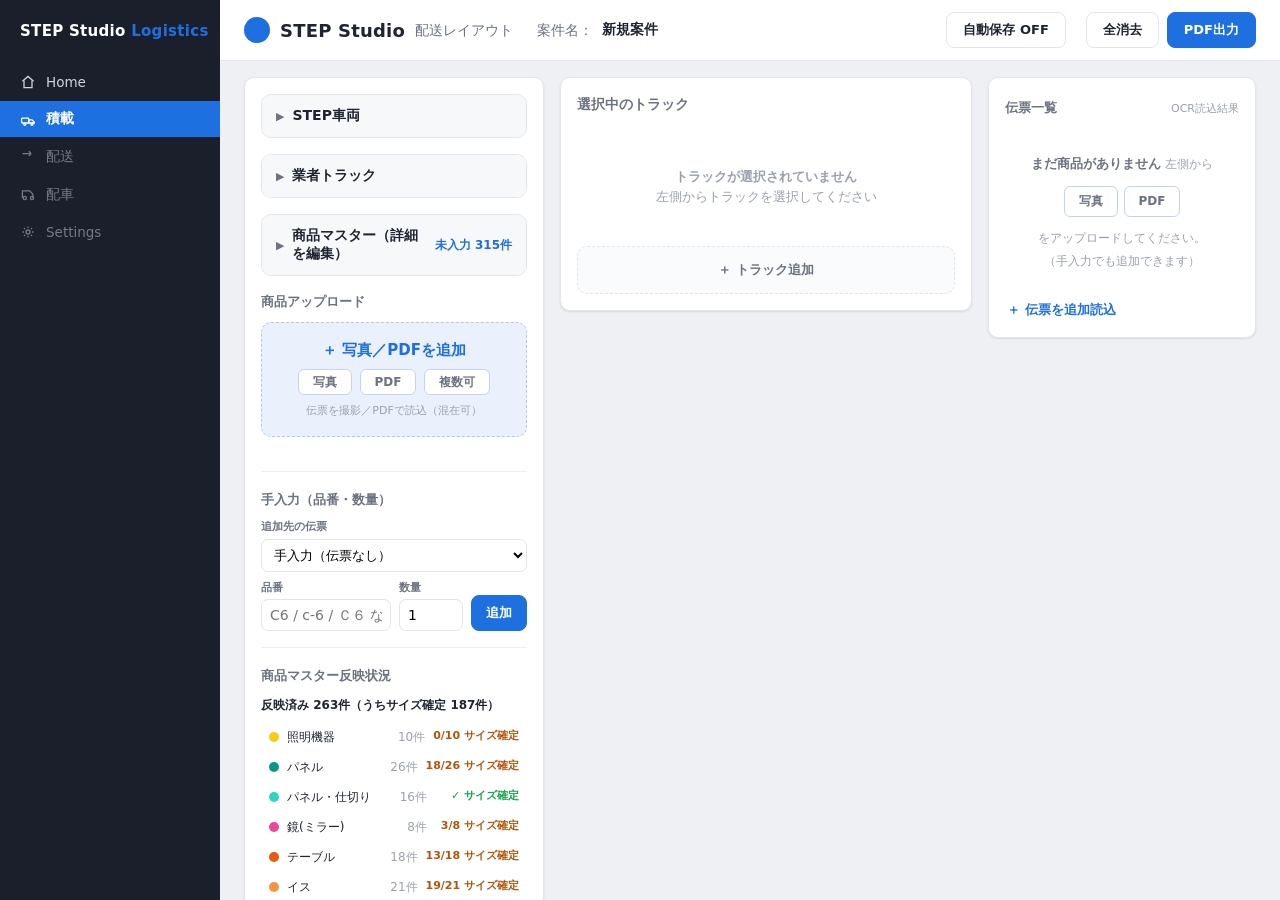
==== loading.html @ a0673c3d "Introduce Logistics Home; move loading planner to loading.html Module Home architecture: index.html " ====
<!DOCTYPE html>
<html lang="ja">
<head>
  <meta charset="UTF-8">
  <meta name="viewport" content="width=device-width, initial-scale=1.0">
  <title>STEP Studio — 配送レイアウト</title>
  <link rel="stylesheet" href="css/styles.css">
</head>
<body>
  <!-- ===================== STEP Studioサイドバー（Module Home導入）＋既存コンテンツのラッパー ===================== -->
  <nav class="side-nav">
    <div class="side-brand">STEP Studio <span>Logistics</span></div>
    <a class="side-item" href="index.html" title="Logistics Homeへ">
      <svg class="side-icon" viewBox="0 0 20 20" fill="none" stroke="currentColor" stroke-width="1.6"><path d="M3 9l7-6 7 6"/><path d="M5 8v9h10V8"/></svg>
      Home
    </a>
    <button class="side-item is-active">
      <svg class="side-icon" viewBox="0 0 20 20" fill="none" stroke="currentColor" stroke-width="1.6"><rect x="2" y="9" width="9" height="6" rx="1"/><path d="M11 11h4l3 3v1h-7z"/><circle cx="6" cy="16.5" r="1.3"/><circle cx="15" cy="16.5" r="1.3"/></svg>
      積載
    </button>
    <a class="side-item is-disabled" title="準備中">
      <svg class="side-icon" viewBox="0 0 20 20" fill="none" stroke="currentColor" stroke-width="1.6"><path d="M3 7h11M14 7l-3-3M14 7l-3 3"/></svg>
      配送
    </a>
    <a class="side-item is-disabled" title="準備中">
      <svg class="side-icon" viewBox="0 0 20 20" fill="none" stroke="currentColor" stroke-width="1.6"><circle cx="6" cy="15" r="2"/><circle cx="15" cy="15" r="2"/><path d="M3 15V6h9l4 4v5"/></svg>
      配車
    </a>
    <a class="side-item is-disabled" title="準備中">
      <svg class="side-icon" viewBox="0 0 20 20" fill="none" stroke="currentColor" stroke-width="1.6"><circle cx="10" cy="10" r="2.5"/><path d="M10 3v2M10 15v2M17 10h-2M5 10H3M15 5l-1.4 1.4M6.4 13.6L5 15M15 15l-1.4-1.4M6.4 6.4L5 5"/></svg>
      Settings
    </a>
  </nav>

  <div class="app-content" id="appContent">

  <!-- ===================== ヘッダー ===================== -->
  <header class="topbar">
    <div class="brand">
      <span class="brand-logo"></span>
      <span class="brand-name">STEP Studio</span>
      <span class="brand-sub">配送レイアウト</span>
    </div>
    <div class="topbar-project">
      案件名：<input id="projectName" class="project-input" type="text" value="新規案件" placeholder="案件名を入力">
    </div>
    <div class="topbar-actions">
      <span class="autosave">
        <button class="btn" id="btnAutoSave">自動保存 OFF</button>
        <span class="autosave-status" id="autoSaveStatus"></span>
      </span>
      <button class="btn" id="btnClearAll">全消去</button>
      <button class="btn btn-primary" id="btnPdf">PDF出力</button>
    </div>
  </header>

  <!-- ===================== メイン3カラム ===================== -->
  <main class="layout">

    <!-- 左：トラック一覧（折りたたみ） → 商品アップロード → 手入力 -->
    <aside class="panel panel-left">
      <!-- ① トラック一覧（STEP車両 / 業者トラックの2グループ・折りたたみ） -->
      <div class="truck-accordion">
        <button class="accordion-head" id="stepAccHead" aria-expanded="false">
          <span class="acc-caret">▶</span>
          <span class="acc-title">STEP車両</span>
          <span class="acc-count" id="stepAccCount"></span>
        </button>
        <div class="accordion-body" id="stepAccBody" hidden>
          <div class="truck-master-list" id="truckListStep"><!-- JSで生成 --></div>
        </div>
      </div>
      <div class="truck-accordion">
        <button class="accordion-head" id="gaishaAccHead" aria-expanded="false">
          <span class="acc-caret">▶</span>
          <span class="acc-title">業者トラック</span>
          <span class="acc-count" id="gaishaAccCount"></span>
        </button>
        <div class="accordion-body" id="gaishaAccBody" hidden>
          <div class="truck-master-list" id="truckListGaisha"><!-- JSで生成 --></div>
        </div>
      </div>

      <!-- 商品マスター（重量・積み重ね可否など、詳細不明部分を後から記入できる編集欄） -->
      <div class="truck-accordion">
        <button class="accordion-head" id="pmAccHead" aria-expanded="false">
          <span class="acc-caret">▶</span>
          <span class="acc-title">商品マスター（詳細を編集）</span>
          <span class="acc-count" id="pmAccCount"></span>
        </button>
        <div class="accordion-body" id="pmAccBody" hidden>
          <div class="product-master-list" id="productMasterList"><!-- JSで生成 --></div>
        </div>
      </div>

      <!-- ② 商品アップロード（複数・サムネイル管理） -->
      <div class="section-title">商品アップロード</div>
      <div class="upload-box" id="uploadBox">
        <div class="upload-plus">＋ 写真／PDFを追加</div>
        <div class="upload-types">
          <span class="chip">写真</span>
          <span class="chip">PDF</span>
          <span class="chip">複数可</span>
        </div>
        <div class="upload-hint">伝票を撮影／PDFで読込（混在可）</div>
        <input type="file" id="fileSlip" accept="image/*,application/pdf" multiple hidden>
      </div>
      <div id="slipList"><!-- アップロード済み伝票のサムネイル一覧 --></div>

      <!-- ③ 手入力（OCRできない商品用・追加先の伝票を選択）LEFT-005 -->
      <div class="manual-box">
        <div class="section-title">手入力（品番・数量）</div>
        <div class="manual-field manual-slip">
          <label for="manSlip">追加先の伝票</label>
          <select id="manSlip"><!-- JSで生成 --></select>
        </div>
        <div class="manual-row">
          <div class="manual-field">
            <label for="manCode">品番</label>
            <input id="manCode" type="text" placeholder="C6 / c-6 / Ｃ６ など">
          </div>
          <div class="manual-field manual-qty">
            <label for="manQty">数量</label>
            <input id="manQty" type="number" value="1" min="1">
          </div>
          <button class="btn btn-primary manual-add" id="btnManualAdd">追加</button>
        </div>
      </div>

      <!-- ④ 商品マスター反映状況（カテゴリ一括反映の可視化） -->
      <div class="reflected-box">
        <div class="section-title">商品マスター反映状況</div>
        <div id="reflectedCategoryList"><!-- JSで生成 --></div>
      </div>
    </aside>

    <!-- 中央：荷台キャンバス -->
    <section class="panel panel-center">
      <div class="center-head">
        <div class="center-title">選択中のトラック</div>
      </div>

      <div id="truckCanvases"><!-- JSで生成 --></div>

      <button class="add-truck-dashed" id="btnAddTruckDashed">＋ トラック追加</button>
    </section>

    <!-- 右：商品一覧 / OCR結果 -->
    <aside class="panel panel-right">
      <div class="right-head">
        <span class="section-title">伝票一覧</span>
        <span class="right-sub">OCR読込結果</span>
      </div>
      <div id="productList"><!-- JSで生成 --></div>
      <button class="add-ocr-link" id="btnAddOcr">＋ 伝票を追加読込</button>
      <button class="btn btn-primary auto-place-btn" id="btnAutoPlace" hidden>トラックへ積む（自動配置）</button>
    </aside>
  </main>

  <!-- ===================== 下部ヘルプ ===================== -->
  <footer class="helpbar">
    <div class="help-col">
      <div class="help-title">操作方法</div>
      <ol>
        <li>商品をアップロード（写真／PDF）→ OCRで品番・数量を読取</li>
        <li>左のトラックをクリックして荷台を表示（再クリックで削除・業者4tは複数追加）</li>
        <li>商品を実寸のままドラッグ／クリックで荷台へ配置</li>
        <li>残数を確認しながらPDFを出力・印刷</li>
      </ol>
    </div>
    <div class="help-col">
      <div class="help-title">表示の見方</div>
      <ul>
        <li><span class="legend-box"></span> 商品（幅×奥行の実寸比率で描画）</li>
        <li>数字目盛：荷台内寸のmm位置（実寸スケール）</li>
        <li>寸法表記：幅×奥行×高さ（mm）</li>
      </ul>
    </div>
    <div class="help-col">
      <div class="help-title">注意事項</div>
      <ul>
        <li>品番は変えず、配置ごとに残数のみ自動更新されます</li>
        <li>商品同士は重ねられません（重なる位置は赤枠・配置不可）</li>
        <li>荷台の外へは配置できません／積載率判定はMVP対象外です</li>
      </ul>
    </div>
  </footer>

  <!-- ===================== PDF印刷用レイアウト（画面では非表示） ===================== -->
  <div id="printArea" class="print-area"><!-- JSで生成 --></div>

  <script src="js/data.js"></script>
  <script src="js/app.js"></script>

  </div><!-- /.app-content -->
</body>
</html>
---- css/styles.css ----
/* =========================================================================
 * styles.css — 配送レイアウトシステム
 * 方針: 見やすい / 分かりやすい / 紙より速い / 教育不要
 * ======================================================================= */

:root {
  --bg:        #eef0f3;
  --panel:     #ffffff;
  --line:      #e2e5ea;
  --line-2:    #eceef2;
  --text:      #1f2430;
  --text-sub:  #6b7280;
  --text-mut:  #9aa1ac;
  --blue:      #1e6fe0;
  --blue-d:    #175bc0;
  --blue-l:    #eaf1fd;
  --green:     #16a34a;
  --amber:     #d97706;
  --radius:    10px;
  --shadow:    0 1px 2px rgba(16,24,40,.06), 0 1px 3px rgba(16,24,40,.05);
}

* { box-sizing: border-box; }

html, body {
  margin: 0;
  background: var(--bg);
  color: var(--text);
  font-family: -apple-system, BlinkMacSystemFont, "Hiragino Sans", "Yu Gothic UI",
               "Meiryo", system-ui, sans-serif;
  font-size: 14px;
  line-height: 1.5;
}
/* Module Home導入：bodyはサイドバー＋.app-contentの横並び。ページスクロールは.app-content側が担う
  （旧: window全体スクロール。js/app.js側のスクロール位置保存/復元もpageScrollEl()で.app-content基準に変更済み） */
body { display: flex; height: 100vh; overflow: hidden; }
.app-content { flex: 1; min-width: 0; height: 100vh; overflow-y: auto; }

button { font-family: inherit; cursor: pointer; }
input, textarea { font-family: inherit; }

/* ---------------- STEP Studioサイドバー（Inventory/Layoutと共通の見た目。Logistics独自のHome/積載/配送/配車/Settingsのみ） ---------------- */
.side-nav {
  width: 220px; flex-shrink: 0; background: #1a1f2b; color: #cfd3dc;
  display: flex; flex-direction: column; padding: 20px 0; overflow: hidden;
}
.side-brand { font-weight: 700; font-size: 15px; color: #fff; padding: 0 20px 20px; letter-spacing: .02em; white-space: nowrap; }
.side-brand span { color: var(--blue); }
.side-item {
  display: flex; align-items: center; gap: 10px; padding: 9px 20px; font-size: 13.5px; color: #cfd3dc;
  text-decoration: none; white-space: nowrap; border: none; background: none; width: 100%; text-align: left;
  font-family: inherit; cursor: pointer;
}
.side-item:hover { background: #232939; }
.side-item.is-active { background: var(--blue); color: #fff; font-weight: 600; }
.side-item.is-disabled { opacity: .5; cursor: default; }
.side-item.is-disabled:hover { background: none; }
.side-icon { width: 16px; height: 16px; flex-shrink: 0; }

/* ---------------- ボタン共通 ---------------- */
.btn {
  border: 1px solid var(--line);
  background: #fff;
  color: var(--text);
  padding: 8px 16px;
  border-radius: 8px;
  font-size: 13px;
  font-weight: 600;
  transition: background .12s, border-color .12s;
}
.btn:hover { background: #f5f6f8; }
.btn-primary { background: var(--blue); border-color: var(--blue); color: #fff; }
.btn-primary:hover { background: var(--blue-d); }
.btn-ghost { border-color: var(--line); background: #fff; color: var(--text-sub); }

/* ---------------- ヘッダー ---------------- */
.topbar {
  display: flex; align-items: center; gap: 24px;
  background: var(--panel);
  padding: 12px 24px;
  border-bottom: 1px solid var(--line);
}
.brand { display: flex; align-items: center; gap: 10px; }
.brand-logo {
  width: 26px; height: 26px; border-radius: 50%;
  background: var(--blue);
  display: inline-block;
}
.brand-name { font-size: 18px; font-weight: 800; letter-spacing: .2px; }
.brand-sub { color: var(--text-sub); font-size: 14px; }
.topbar-project { flex: 1; color: var(--text-sub); font-size: 14px; display: flex; align-items: center; }
.project-input {
  border: 1px solid transparent; background: transparent;
  font-size: 14px; color: var(--text); font-weight: 600;
  padding: 4px 8px; border-radius: 6px; min-width: 320px;
}
.project-input:hover { background: #f5f6f8; }
.project-input:focus { outline: none; border-color: var(--blue); background: #fff; }
.topbar-actions { display: flex; align-items: center; gap: 8px; }
.autosave { display: flex; align-items: center; gap: 8px; margin-right: 4px; }
.autosave-status { font-size: 11px; color: var(--text-mut); max-width: 200px; white-space: nowrap; overflow: hidden; text-overflow: ellipsis; }

/* ---------------- ステップバー ---------------- */
.stepbar {
  display: flex; align-items: center; justify-content: space-between;
  background: var(--panel);
  padding: 10px 24px;
  border-bottom: 1px solid var(--line);
}
.steps { display: flex; align-items: center; gap: 20px; }
.step {
  border: none; background: transparent; color: var(--text-sub);
  font-size: 14px; font-weight: 600; padding: 8px 18px; border-radius: 999px;
}
.step:hover { color: var(--text); }
.step.is-active { background: var(--blue); color: #fff; }

/* ---------------- レイアウト3カラム ---------------- */
.layout {
  display: grid;
  grid-template-columns: 300px minmax(0, 1fr) 268px;
  gap: 16px;
  padding: 16px 24px;
  align-items: start;
}
.panel { background: var(--panel); border: 1px solid var(--line); border-radius: var(--radius); box-shadow: var(--shadow); }
.panel-left  { padding: 16px; }
.panel-center{ padding: 16px; }
.panel-right {
  padding: 16px;
  position: sticky; top: 16px;
  max-height: calc(100vh - 32px);
  overflow-y: auto;
}

.section-title { font-size: 13px; font-weight: 700; color: var(--text-sub); margin: 4px 0 10px; }

/* ---------------- 伝票アップロード ---------------- */
.upload-box {
  border: 1.5px dashed #b7c6e6;
  background: var(--blue-l);
  border-radius: var(--radius);
  padding: 16px; text-align: center; cursor: pointer;
  margin-bottom: 18px;
  transition: background .12s;
}
.upload-box:hover { background: #e0ebfb; }
.upload-plus { color: var(--blue); font-weight: 700; font-size: 15px; margin-bottom: 8px; }
.upload-types { display: flex; gap: 8px; justify-content: center; margin-bottom: 8px; }
.chip {
  border: 1px solid #c5d3ee; background: #fff; color: var(--text-sub);
  padding: 3px 14px; border-radius: 6px; font-size: 12px; font-weight: 600;
}
.upload-hint { color: var(--text-mut); font-size: 11px; }
.upload-preview { margin-top: 10px; }
.upload-preview img { max-width: 100%; border-radius: 6px; border: 1px solid var(--line); }
.upload-filename { font-size: 11px; color: var(--text-sub); margin-top: 6px; word-break: break-all; }

/* ---------------- トラックマスター一覧 ---------------- */
.truck-master-list { display: flex; flex-direction: column; gap: 8px; }
.truck-card {
  display: flex; align-items: center; gap: 10px;
  border: 1.5px solid var(--line); border-radius: 10px;
  padding: 10px 12px; background: #fff; text-align: left; width: 100%;
  position: relative; transition: border-color .12s, background .12s;
}
.truck-card:hover { border-color: #c3d3ef; background: #fafbfe; }
.truck-card.is-selected { border-color: var(--blue); background: #eef4fd; }
.truck-card.is-external { background: #fdf3e7; border-color: #f0dcbf; }
.truck-icon {
  width: 40px; height: 30px; flex: none; color: var(--text-mut);
  display: flex; align-items: center; justify-content: center;
}
.truck-card.is-selected .truck-icon { color: var(--blue); }
.truck-info { flex: 1; min-width: 0; }
.truck-name { font-weight: 700; font-size: 14px; }
.truck-spec { font-size: 11px; color: var(--text-sub); }
.truck-dims { font-size: 11px; color: var(--text-mut); }
.truck-check {
  width: 20px; height: 20px; border-radius: 50%; flex: none;
  background: var(--blue); color: #fff; display: none;
  align-items: center; justify-content: center; font-size: 12px;
}
.truck-card.is-selected .truck-check { display: flex; }
.badge-ext {
  position: absolute; top: 10px; right: 12px;
  font-size: 10px; background: #f3e2c6; color: #9a6a1c;
  padding: 1px 8px; border-radius: 5px; font-weight: 700;
}
.truck-later { font-size: 11px; color: var(--text-mut); }

.add-truck-link, .add-product-link {
  border: none; background: transparent; color: var(--blue);
  font-size: 13px; font-weight: 600; padding: 12px 2px 2px; width: 100%; text-align: left;
}
.add-truck-link:hover, .add-product-link:hover { text-decoration: underline; }

/* トラック一覧アコーディオン */
.truck-accordion { border: 1px solid var(--line); border-radius: 10px; margin-bottom: 16px; overflow: hidden; }
.accordion-head {
  width: 100%; display: flex; align-items: center; gap: 8px;
  background: #f7f8fa; border: none; padding: 12px 14px; font-size: 14px; font-weight: 700; color: var(--text);
}
.accordion-head:hover { background: #eef1f5; }
.acc-caret { font-size: 11px; color: var(--text-sub); transition: transform .12s; }
.accordion-head[aria-expanded="true"] .acc-caret { transform: rotate(0deg); }
.acc-title { flex: 1; text-align: left; }
.acc-count { font-size: 12px; font-weight: 700; color: var(--blue); }
.accordion-body { padding: 12px; border-top: 1px solid var(--line); }
.accordion-body .truck-master-list { max-height: 420px; overflow-y: auto; }

/* 商品マスター一覧（詳細不明部分の編集） */
.product-master-list { max-height: 420px; overflow-y: auto; display: flex; flex-direction: column; gap: 4px; }
.pm-cat { font-size: 11px; font-weight: 700; color: var(--text-mut); padding: 8px 2px 2px; }
.pm-row {
  display: flex; align-items: center; gap: 8px; flex-wrap: wrap;
  border: 1px solid var(--line); border-radius: 8px; padding: 8px 10px; background: #fff;
}
.pm-info { flex: 0 0 auto; min-width: 0; display: flex; flex-direction: column; }
.pm-code { font-weight: 700; font-size: 13px; }
.pm-name { font-size: 11px; color: var(--text-sub); }
.pm-field { display: flex; flex-direction: column; gap: 2px; font-size: 10px; color: var(--text-mut); }
.pm-field input, .pm-field select {
  width: 76px; border: 1px solid var(--line); border-radius: 6px; padding: 4px 6px; font-size: 12px;
}
.pm-field input:disabled { background: #f3f4f6; color: var(--text-mut); }
.pm-field-name { flex: 1 1 100px; }
.pm-field-name input { width: 100%; }
.pm-field-dim { flex: 0 0 auto; }
.pm-field-dim input { width: 54px; }
.pm-del-btn {
  border: none; background: transparent; color: var(--text-mut); font-size: 11px; font-weight: 700;
  flex: none; align-self: flex-start;
}
.pm-del-btn:hover { color: #c0392b; }
.pm-test-btn {
  border: 1px solid #bcd2f4; background: #eef4fd; color: var(--blue); font-size: 11px; font-weight: 700;
  padding: 4px 8px; border-radius: 6px; flex: none; align-self: flex-start;
}
.pm-test-btn:hover { background: #e0ebfb; }
.pm-filter-row {
  display: flex; align-items: center; gap: 6px; font-size: 12px; color: var(--text-sub);
  padding: 4px 2px 8px; cursor: pointer;
}
.pm-all-done { font-size: 12px; color: var(--text-sub); padding: 16px 4px; text-align: center; }
.pm-save-row { display: flex; justify-content: flex-end; gap: 8px; padding-top: 10px; }
.pm-save-row .btn { padding: 8px 16px; font-size: 12px; }
.pm-export-textarea {
  width: 100%; height: 260px; margin-top: 12px; font-family: monospace; font-size: 11px;
  border: 1px solid var(--line); border-radius: 8px; padding: 10px; resize: vertical; box-sizing: border-box;
}
/* 新しい商品を登録するフォーム（指示書②） */
.pm-add-form {
  border: 1.5px dashed var(--line); border-radius: 8px; padding: 10px; margin-top: 10px;
  display: flex; flex-direction: column; gap: 6px; background: #fafbfc;
}
.pm-add-title { font-size: 12px; font-weight: 800; color: var(--text); }
.pm-add-row { display: flex; gap: 6px; }
.pm-add-row input, .pm-add-row select {
  flex: 1; min-width: 0; border: 1px solid var(--line); border-radius: 6px; padding: 5px 6px; font-size: 12px;
}
.pm-add-btn { align-self: flex-end; padding: 6px 16px; font-size: 12px; }

/* アップロード伝票サムネイル一覧 */
#slipList { display: flex; flex-direction: column; gap: 8px; margin: 10px 0 4px; }
.slip-row {
  display: flex; align-items: center; gap: 10px;
  border: 1px solid var(--line); border-radius: 8px; padding: 8px; background: #fff;
}
.slip-thumb {
  width: 44px; height: 44px; flex: none; border-radius: 6px; overflow: hidden;
  background: #f1f3f6; display: flex; align-items: center; justify-content: center; font-size: 20px;
}
.slip-thumb img { width: 100%; height: 100%; object-fit: cover; }
.slip-info { flex: 1; min-width: 0; }
.slip-label { font-size: 12px; font-weight: 700; }
.slip-name { font-size: 11px; color: var(--text-mut); white-space: nowrap; overflow: hidden; text-overflow: ellipsis; }
.slip-items { font-size: 11px; color: var(--text-sub); }
.slip-del { border: none; background: transparent; color: var(--text-mut); font-size: 12px; font-weight: 600; flex: none; }
.slip-del:hover { color: #c0392b; }

/* 商品マスター反映状況（カテゴリ一括反映の可視化） */
.reflected-box { margin-top: 16px; border-top: 1px solid var(--line-2); padding-top: 14px; }
.reflected-summary { font-size: 12px; font-weight: 800; color: var(--text); margin-bottom: 8px; }
.reflected-row {
  display: flex; align-items: center; gap: 8px; padding: 6px 8px; border-radius: 7px; font-size: 12px;
}
.reflected-row:hover { background: #f7f8fa; }
.reflected-dot { width: 10px; height: 10px; border-radius: 50%; flex: none; }
.reflected-name { flex: 1; min-width: 0; color: var(--text); white-space: nowrap; overflow: hidden; text-overflow: ellipsis; }
.reflected-count { color: var(--text-mut); flex: none; }
.reflected-status { flex: none; font-size: 11px; font-weight: 700; color: #b45309; min-width: 84px; text-align: right; }
.reflected-status.is-complete { color: #16a34a; }

/* 手入力フォーム */
.manual-box { margin-top: 16px; border-top: 1px solid var(--line-2); padding-top: 14px; }
.manual-slip { margin-bottom: 8px; }
.manual-slip select { width: 100%; padding: 7px 8px; border: 1px solid var(--line); border-radius: 7px; font-size: 13px; background: #fff; }
.manual-slip select:focus { outline: none; border-color: var(--blue); }
.manual-row { display: flex; align-items: flex-end; gap: 8px; }
.manual-field { flex: 1; min-width: 0; }
.manual-field.manual-qty { flex: 0 0 64px; }
.manual-field label { display: block; font-size: 11px; color: var(--text-sub); font-weight: 600; margin-bottom: 3px; }
.manual-field input {
  width: 100%; padding: 7px 8px; border: 1px solid var(--line); border-radius: 7px; font-size: 14px;
}
.manual-field input:focus { outline: none; border-color: var(--blue); }
.manual-add { flex: none; padding: 8px 14px; }

/* 「トラックへ積む」自動配置ボタン */
.auto-place-btn { width: 100%; margin-top: 14px; padding: 12px; font-size: 14px; }

/* ---------------- 中央：キャンバスヘッダ ---------------- */
.center-head { display: flex; align-items: center; justify-content: space-between; margin-bottom: 12px; }
.center-title { font-size: 14px; font-weight: 700; color: var(--text-sub); }
.center-toggles { display: flex; gap: 18px; }
.toggle { font-size: 13px; color: var(--text-sub); display: flex; align-items: center; gap: 6px; cursor: pointer; }

/* ---------------- トラックキャンバスブロック ---------------- */
.truck-block { border: 1px solid var(--line-2); border-radius: 10px; padding: 14px; margin-bottom: 16px; background:#fff; }
.tb-head { display: flex; align-items: center; gap: 10px; margin-bottom: 4px; }
.tb-tag { background: #eef4fd; color: var(--blue); font-size: 12px; font-weight: 700; padding: 3px 10px; border-radius: 6px; }
.tb-name { font-weight: 700; font-size: 15px; }
.tb-payload { color: var(--text-mut); font-size: 12px; }
.tb-actions { margin-left: auto; display: flex; gap: 6px; }
.tb-btn {
  border: 1px solid var(--line); background: #fff; color: var(--text-sub);
  font-size: 12px; font-weight: 600; padding: 5px 12px; border-radius: 7px;
}
.tb-btn.is-on { background: #eef4fd; border-color: #bcd2f4; color: var(--blue); }
.tb-btn.tb-del { color: #c0392b; }
.tb-btn.tb-del:hover { background: #fdecea; }
.tb-btn.tb-clear { color: var(--amber); }
.tb-btn.tb-clear:hover:not(:disabled) { background: #fdf3e7; }
.tb-btn:disabled { opacity: .4; cursor: default; }
.tb-dims { font-size: 12px; color: var(--text-sub); margin: 8px 0 4px; }
.tb-dims b { color: var(--text); }
.tb-est { color: var(--amber); font-size: 11px; margin-left: 6px; }
/* ②自動配置改善：はみ出し警告バナー */
.tb-oob-warning {
  background: #fff4e5; border: 1px solid #f3c98b; color: #9a5b00;
  font-size: 12px; font-weight: 700; padding: 8px 12px; border-radius: 7px; margin-bottom: 6px;
}
/* 積み残し（未配置の残数）を中央UI最上部に常時表示 */
.residual-banner {
  background: #fdecea; border: 1px solid #f3b4ac; color: #b3261e;
  font-size: 12px; font-weight: 700; padding: 9px 12px; border-radius: 7px; margin-bottom: 12px;
  line-height: 1.6;
}

/* ---------------- 進行方向の注記 ---------------- */
.dir-note { font-size: 11px; color: var(--text-sub); margin: 2px 0 6px; font-weight: 600; }
.dir-arrow { display: inline-block; color: var(--blue); font-weight: 800; animation: dirPulse 1.6s ease-in-out infinite; }
@keyframes dirPulse { 0%, 100% { transform: translateX(0); opacity: 1; } 50% { transform: translateX(-3px); opacity: .55; } }

/* ---------------- キャンバス本体 ---------------- */
.canvas-wrap { position: relative; padding-left: 48px; padding-top: 18px; }
.ruler-x {
  position: absolute; top: 0; left: 48px; right: 0; height: 16px;
  color: var(--blue); font-size: 10px;
}
.ruler-x .tick { position: absolute; top: 0; transform: translateX(-50%); }
.ruler-x .tick-end { color: var(--blue); font-weight: 700; }
.ruler-y { display: none; }  /* 幅はヘッダのWで表記するため非表示 */
.cargo {
  position: relative; border: 2px solid #cfd6e0; border-radius: 4px;
  background: #fff; overflow: visible;   /* はみ出し配置(②)も見えるようクリップしない */
}
.cargo.grid-on {
  background-image:
    linear-gradient(to right, #eef1f5 1px, transparent 1px),
    linear-gradient(to bottom, #eef1f5 1px, transparent 1px);
}
.cargo.drop-hint { outline: 2px dashed var(--blue); outline-offset: -4px; }

/* トラック前方（運転席）キャビン表現。左＝前方＝進行方向（CENTER-001）
 * 参考画像のミニカー風トラックに寄せたシンプルなフラットデザイン。
 * 荷台の視認を妨げないよう、立体的な装飾は最小限にとどめる。 */
.truck-cab {
  position: absolute; left: 4px; top: 18px; bottom: 0; width: 36px;
  background: #eef1f5;
  border: 1.5px solid #9aa5b3;
  border-radius: 13px 3px 3px 13px;   /* 左（前）を丸めてノーズ感 */
  display: flex; flex-direction: column; align-items: center; justify-content: flex-start; gap: 4px;
  padding-top: 7px;
}
.cab-roof {
  width: 22px; height: 5px; border-radius: 3px 3px 0 0;
  background: #2b3442;   /* 参考画像の黒い屋根ライン */
}
.cab-glass {
  width: 20px; height: 14px; background: #bfe0fb;   /* 参考画像の水色の窓 */
  border: 1.5px solid #2b3442; border-radius: 4px;
}
.cab-label { font-size: 11px; font-weight: 800; color: #4a5566; }
.cab-wheel {
  width: 12px; height: 12px; border-radius: 50%; margin-top: auto; margin-bottom: 4px;
  background: #2b3442;
}
/* キャビンと荷台の境目を明示する仕切り */
.cab-boundary {
  position: absolute; left: 42px; top: 18px; bottom: 0; width: 1px;
  background: var(--line);
}

.placement {
  position: absolute; box-sizing: border-box;
  border: 1.5px solid; border-radius: 4px;
  display: flex; flex-direction: column; align-items: center; justify-content: center;
  font-size: 11px; font-weight: 700; cursor: grab; user-select: none;
  overflow: hidden;
}
.placement:active { cursor: grabbing; }
.placement.dragging { z-index: 20; box-shadow: 0 6px 16px rgba(0,0,0,.18); }
/* ④商品アイコン改善: 商品名を大きく・削除ボタンをタップしやすいサイズへ */
.placement .p-code { font-size: 16px; font-weight: 800; line-height: 1.15; }
.placement .p-size { font-size: 10px; font-weight: 600; opacity: .8; }
.placement .p-dots { position: absolute; top: 3px; left: 4px; font-size: 8px; letter-spacing: 1px; opacity: .7; }
.placement .p-remove {
  position: absolute; top: 2px; right: 2px; z-index: 5;
  width: 20px; height: 20px; min-width: 20px; min-height: 20px;
  display: flex; align-items: center; justify-content: center;
  font-size: 15px; line-height: 1; border-radius: 50%;
  color: inherit; background: rgba(255,255,255,.85);
  opacity: .6; cursor: pointer;
}
.placement:hover .p-remove, .placement .p-remove:active { opacity: 1; }
.placement.out-of-bounds { border-style: dashed; box-shadow: 0 0 0 2px rgba(217,119,6,.35); }
/* 選択中（Deleteキー対象）CENTER-008 */
.placement.is-selected { box-shadow: 0 0 0 2px #fff, 0 0 0 4px var(--blue); z-index: 15; }
/* 二段積みバッジ CENTER-003 */
.placement .p-stack {
  position: absolute; top: 2px; left: 3px; font-size: 9px; font-weight: 800;
  background: rgba(0,0,0,.10); color: inherit; border-radius: 3px; padding: 0 4px; line-height: 1.4;
}
/* 折りたたみ対応商品：この1個だけの折/展切替ボタン（商品一覧の既定値とは独立） */
.placement .p-fold-toggle {
  position: absolute; bottom: 2px; right: 2px; z-index: 5; border: none;
  width: 18px; height: 18px; min-width: 18px; min-height: 18px;
  display: flex; align-items: center; justify-content: center;
  font-size: 10px; font-weight: 800; line-height: 1; border-radius: 4px;
  color: inherit; background: rgba(255,255,255,.85); opacity: .7; cursor: pointer;
}
.placement:hover .p-fold-toggle, .placement .p-fold-toggle:active { opacity: 1; }
/* 当たり判定: ドラッグ中の重なりは赤枠で「このまま離すと干渉」を明示（配置自体はブロックしない） */
.placement.collide { border-color: #dc2626 !important; background: rgba(220,38,38,.14) !important; color: #dc2626 !important; }
/* ドラッグ中に荷台外へ出ている間の一時的な表示（離した時点で荷台内へ戻される） */
.placement.oob-drag { opacity: .55; border-style: dashed; }

/* 側面図：段積み表示（CENTER-009）。外枠は透明にし、各段(.placement-tier)で境界を表現 */
.placement.placement-stack {
  border: none; background: transparent; border-radius: 0; padding: 0;
  flex-direction: column; justify-content: flex-start;
}
.placement-tier {
  width: 100%; box-sizing: border-box; border: 1.5px solid; border-radius: 3px;
  display: flex; flex-direction: column; align-items: center; justify-content: center;
  overflow: hidden; flex: none;
}
.placement.placement-stack .p-remove { top: 1px; right: 3px; z-index: 2; color: var(--text); }

/* 配置不可トースト */
.toast {
  position: fixed; left: 50%; bottom: 32px; transform: translateX(-50%);
  background: #dc2626; color: #fff; font-size: 13px; font-weight: 700;
  padding: 10px 18px; border-radius: 8px; box-shadow: 0 6px 20px rgba(0,0,0,.25);
  z-index: 200; opacity: 0; transition: opacity .15s;
}
.toast.show { opacity: 1; }

.canvas-note { font-size: 11px; color: var(--text-mut); margin-top: 8px; }

.add-truck-dashed {
  width: 100%; border: 1.5px dashed var(--line); background: #fafbfc;
  color: var(--text-sub); font-weight: 600; padding: 14px; border-radius: 10px;
}
.add-truck-dashed:hover { border-color: #c3d3ef; color: var(--blue); }

.empty-hint { color: var(--text-mut); text-align: center; padding: 40px 20px; font-size: 13px; }

/* ---------------- 右：商品一覧 ---------------- */
.right-head { display: flex; align-items: baseline; justify-content: space-between; }
.right-sub { font-size: 11px; color: var(--text-mut); }
.product-row {
  border-bottom: 1px solid var(--line-2); padding: 12px 2px;
  cursor: grab; position: relative;
}
.product-row:hover { background: #fafbfe; }
.product-row.is-picked { background: #eef4fd; box-shadow: inset 3px 0 0 var(--blue); }
.pr-top { display: flex; align-items: baseline; justify-content: space-between; }
.pr-code { font-size: 26px; font-weight: 800; line-height: 1; }
.pr-qty { font-size: 11px; color: var(--text-sub); background: #f1f3f6; padding: 2px 8px; border-radius: 5px; }
.pr-name { font-size: 12px; color: var(--text-sub); margin-top: 2px; }
.pr-size-unknown { color: #b3261e; font-weight: 700; }
/* ③展開⇄折りたたみトグル（C24C等） */
.pr-fold { display: flex; gap: 6px; margin-top: 6px; }
.fold-btn {
  border: 1px solid var(--line); background: #fff; color: var(--text-sub);
  font-size: 11px; font-weight: 700; padding: 4px 10px; border-radius: 6px;
}
.fold-btn.is-on { background: var(--blue); border-color: var(--blue); color: #fff; }
.pr-remain { font-size: 13px; font-weight: 800; color: var(--blue); margin-top: 6px; }
.pr-remain.is-zero { color: #c0392b; }
/* 部材（型式A等）: 型式は表示せず商品名のみ。既定はトラック積載対象外 */
.product-row.is-material { cursor: default; }
.product-row.is-material .pr-name { font-size: 15px; font-weight: 700; color: var(--text); margin-top: 0; }
.pr-material-toggle { display: flex; align-items: center; gap: 6px; margin-top: 6px; font-size: 12px; color: var(--text-sub); cursor: pointer; }
/* OCR×商品マスター照合バッジ（§5） */
.pr-ocr-match { font-size: 10px; font-weight: 700; color: #0d9488; background: #ecfdf5; border: 1px solid #99f6e4; border-radius: 5px; padding: 2px 7px; margin-top: 4px; display: inline-block; }
.pr-ocr-nomatch { font-size: 10px; font-weight: 700; color: #b45309; background: #fffbeb; border: 1px solid #fde68a; border-radius: 5px; padding: 2px 7px; margin-top: 4px; display: inline-block; }
.pr-del { position: absolute; right: 2px; bottom: 12px; border: none; background: transparent; color: var(--text-mut); font-size: 12px; }
.pr-del:hover { color: #c0392b; }
/* OCR結果の伝票グループ（RIGHT-002） */
.ocr-group { border: 1px solid var(--line-2); border-radius: 8px; margin-bottom: 12px; overflow: hidden; }
.ocr-group-head { display: flex; align-items: center; gap: 8px; background: #f7f8fa; padding: 8px 10px; border-bottom: 1px solid var(--line-2); }
.ocr-group-title { font-size: 12px; font-weight: 800; color: var(--text); }
.ocr-group-name { flex: 1; min-width: 0; font-size: 11px; color: var(--text-mut); white-space: nowrap; overflow: hidden; text-overflow: ellipsis; }
.ocr-group-placerow { display: flex; align-items: center; gap: 6px; padding: 6px 10px; background: #f7f8fa; border-bottom: 1px solid var(--line-2); }
.ocr-group-truck { flex: 1; min-width: 0; font-size: 11px; border: 1px solid var(--line); border-radius: 6px; padding: 3px 4px; color: var(--text-sub); }
.ocr-group-place { border: 1px solid #bcd2f4; background: #eef4fd; color: var(--blue); font-size: 11px; font-weight: 700; padding: 3px 10px; border-radius: 6px; flex: none; white-space: nowrap; }
.ocr-group-place:hover { background: #e0ebfb; }
.ocr-group-place:disabled { opacity: .4; cursor: default; }
.ocr-group-del { border: none; background: transparent; color: var(--text-mut); font-size: 12px; font-weight: 600; flex: none; }
.ocr-group-del:hover { color: #c0392b; }
/* 各伝票カード下部：この伝票へ直接品番を追加する小フォーム */
.ocr-group-addrow { display: flex; align-items: center; gap: 6px; padding: 8px 10px; border-top: 1px solid var(--line-2); background: #fafbfc; }
.ocr-add-code { flex: 1; min-width: 0; border: 1px solid var(--line); border-radius: 6px; padding: 5px 8px; font-size: 12px; }
.ocr-add-qty { width: 46px; border: 1px solid var(--line); border-radius: 6px; padding: 5px 4px; font-size: 12px; text-align: center; }
.ocr-add-btn { border: 1px solid #bcd2f4; background: #eef4fd; color: var(--blue); font-size: 11px; font-weight: 700; padding: 5px 10px; border-radius: 6px; flex: none; }
.ocr-add-btn:hover { background: #e0ebfb; }
.ocr-group .product-row { padding: 10px; }
.ocr-group .product-row:last-child { border-bottom: none; }
.ocr-empty { font-size: 12px; color: var(--text-mut); padding: 10px; }

.add-ocr-link { border: none; background: transparent; color: var(--blue); font-size: 13px; font-weight: 600; padding: 4px 2px 2px; width: 100%; text-align: left; }
.add-ocr-link:hover { text-decoration: underline; }

/* 業者トラック「その他」＝将来枠 */
.truck-card.is-placeholder { opacity: .55; border-style: dashed; cursor: default; }
.truck-card.is-placeholder:hover { background: #fff; border-color: var(--line); }

.product-empty { color: var(--text-mut); font-size: 12px; padding: 24px 4px; text-align: center; line-height: 1.9; }
.product-empty b { color: var(--text-sub); font-size: 13px; }
.empty-types { display: flex; gap: 6px; justify-content: center; margin: 10px 0; }
.upload-item { margin-bottom: 8px; }
.upload-item:last-child { margin-bottom: 0; }

.memo-block { margin-top: 18px; border-top: 1px solid var(--line-2); padding-top: 14px; }
.memo-input {
  width: 100%; min-height: 70px; resize: vertical;
  border: 1px solid var(--line); border-radius: 8px; padding: 8px; font-size: 13px; color: var(--text);
}
.memo-input:focus { outline: none; border-color: var(--blue); }

/* ---------------- 下部ヘルプ ---------------- */
.helpbar {
  display: grid; grid-template-columns: repeat(3, 1fr); gap: 32px;
  padding: 20px 24px 40px; color: var(--text-sub);
}
.help-title { font-weight: 700; color: var(--text); margin-bottom: 8px; font-size: 13px; }
.helpbar ol, .helpbar ul { margin: 0; padding-left: 18px; font-size: 12px; }
.helpbar li { margin-bottom: 4px; }
.legend-box { display: inline-block; width: 14px; height: 12px; border: 1.5px solid var(--blue); border-radius: 3px; background: #eaf1fd; vertical-align: middle; }

/* ---------------- モーダル（商品/トラック追加） ---------------- */
.modal-mask {
  position: fixed; inset: 0; background: rgba(20,25,35,.45);
  display: flex; align-items: center; justify-content: center; z-index: 100;
}
.modal {
  background: #fff; border-radius: 12px; padding: 22px; width: 380px; max-width: 92vw;
  box-shadow: 0 12px 40px rgba(0,0,0,.25);
}
.modal h3 { margin: 0 0 16px; font-size: 16px; }
.modal .field { margin-bottom: 12px; }
.modal label { display: block; font-size: 12px; color: var(--text-sub); margin-bottom: 4px; font-weight: 600; }
.modal input, .modal select {
  width: 100%; padding: 8px 10px; border: 1px solid var(--line); border-radius: 8px; font-size: 14px;
}
.modal .row2 { display: grid; grid-template-columns: 1fr 1fr; gap: 10px; }
.modal-actions { display: flex; justify-content: flex-end; gap: 8px; margin-top: 18px; }
.modal-message { font-size: 13px; color: var(--text-sub); line-height: 1.7; margin: 0; }
/* 積み残し警告（指示書Ver.2 §10） */
.residual-list { margin-top: 12px; max-height: 240px; overflow-y: auto; border: 1px solid var(--line); border-radius: 8px; }
.residual-row { display: flex; align-items: center; justify-content: space-between; padding: 8px 12px; border-bottom: 1px solid var(--line-2); }
.residual-row:last-child { border-bottom: none; }
.residual-code { font-weight: 700; font-size: 14px; color: #9a5b00; }
.residual-qty { font-weight: 700; font-size: 13px; color: var(--text-sub); }
.btn-danger { background: #dc2626; border-color: #dc2626; color: #fff; }
.btn-danger:hover { background: #b91c1c; }

/* 再配置：複数案の比較モーダル */
.relayout-modal { width: 860px; max-width: 94vw; }
.relayout-cards { display: grid; grid-template-columns: repeat(3, 1fr); gap: 14px; margin-top: 14px; }
.relayout-card { border: 1.5px solid var(--line); border-radius: 10px; overflow: hidden; display: flex; flex-direction: column; }
.relayout-previews { max-height: 220px; overflow-y: auto; border-bottom: 1px solid var(--line-2); }
.relayout-preview { position: relative; height: 90px; background: #f7f8fa; overflow: hidden; }
.relayout-preview + .relayout-preview { border-top: 1px dashed var(--line-2); }
.relayout-box { position: absolute; border: 1.5px solid; border-radius: 2px; box-sizing: border-box; }
.relayout-info { padding: 10px; display: flex; flex-direction: column; gap: 4px; flex: 1; }
.relayout-label { font-size: 13px; font-weight: 800; }
.relayout-desc { font-size: 11px; color: var(--text-sub); line-height: 1.5; min-height: 30px; }
.relayout-stats { font-size: 11px; font-weight: 700; color: var(--blue); margin-top: 2px; }
.relayout-apply { margin-top: 8px; width: 100%; padding: 7px; font-size: 12px; }
@media (max-width: 760px) { .relayout-cards { grid-template-columns: 1fr; } }

/* ---------------- 印刷（PDF出力） ---------------- */
.print-area { display: none; }

@media print {
  @page { size: A4 landscape; margin: 10mm; }
  body { background: #fff; }
  .topbar, .stepbar, .layout, .helpbar, .modal-mask { display: none !important; }
  .print-area { display: block !important; }
}

/* ---------------- Home（Module Home導入） ---------------- */
.home-main { padding: 32px 40px; }
.home-title { font-size: 20px; margin: 0 0 20px; }
.home-grid { display: grid; grid-template-columns: 1fr 1fr; gap: 16px; }
.home-card { background: var(--panel); border: 1px solid var(--line); border-radius: var(--radius); box-shadow: var(--shadow); padding: 18px 20px; }
.home-card h2 { font-size: 13px; font-weight: 700; color: var(--text-sub); margin: 0 0 12px; }
.home-card-wide { grid-column: 1 / -1; }
.home-card.placeholder-card { opacity: .65; }
.placeholder-badge { display: inline-block; font-size: 10.5px; padding: 2px 8px; border-radius: 999px; background: var(--line-2); color: var(--text-mut); margin-left: 6px; }
.home-empty { color: var(--text-mut); font-size: 13px; }
.home-card a.btn { text-decoration: none; display: inline-block; }
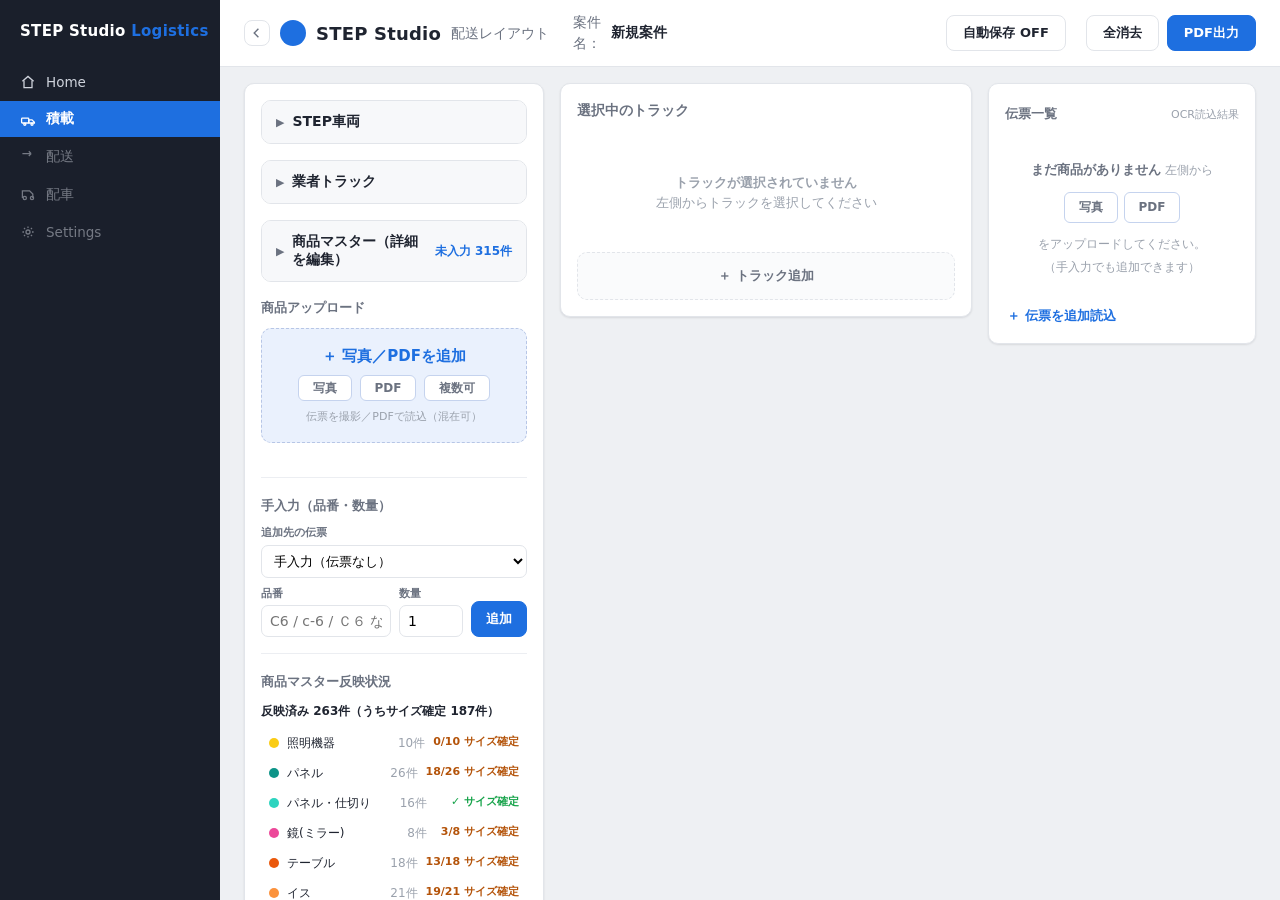
==== commit 0b2f15da: "Add common accordion sidebar to Home + back button to loading.html Home now matches the shared cross" ====
--- a/loading.html
+++ b/loading.html
@@ -37,6 +37,9 @@
   <!-- ===================== ヘッダー ===================== -->
   <header class="topbar">
     <div class="brand">
+      <a id="backToHome" href="index.html" title="Logistics Homeへ戻る">
+        <svg viewBox="0 0 20 20" width="14" height="14" fill="none" stroke="currentColor" stroke-width="2"><path d="M12 4l-6 6 6 6"/></svg>
+      </a>
       <span class="brand-logo"></span>
       <span class="brand-name">STEP Studio</span>
       <span class="brand-sub">配送レイアウト</span>
--- a/css/styles.css
+++ b/css/styles.css
@@ -55,6 +55,11 @@
 .side-item.is-active { background: var(--blue); color: #fff; font-weight: 600; }
 .side-item.is-disabled { opacity: .5; cursor: default; }
 .side-item.is-disabled:hover { background: none; }
+/* 共通サイドバー（Ver2）：現在のモジュール(Logistics)だけ.side-groupで子項目を展開する */
+.side-group { margin: 4px 0; }
+.side-group-label { padding: 10px 20px 4px; font-size: 11px; letter-spacing: .08em; color: #767c8c; text-transform: uppercase; white-space: nowrap; }
+.side-sub { padding-left: 30px; }
+.side-item.is-disabled:hover { background: none; }
 .side-icon { width: 16px; height: 16px; flex-shrink: 0; }
 
 /* ---------------- ボタン共通 ---------------- */
@@ -88,6 +93,12 @@
 }
 .brand-name { font-size: 18px; font-weight: 800; letter-spacing: .2px; }
 .brand-sub { color: var(--text-sub); font-size: 14px; }
+#backToHome {
+  display: flex; align-items: center; justify-content: center; width: 26px; height: 26px; flex-shrink: 0;
+  border-radius: 8px; background: #fff; border: 1px solid var(--line);
+  color: var(--text-sub); text-decoration: none;
+}
+#backToHome:hover { color: var(--text); border-color: var(--blue); }
 .topbar-project { flex: 1; color: var(--text-sub); font-size: 14px; display: flex; align-items: center; }
 .project-input {
   border: 1px solid transparent; background: transparent;
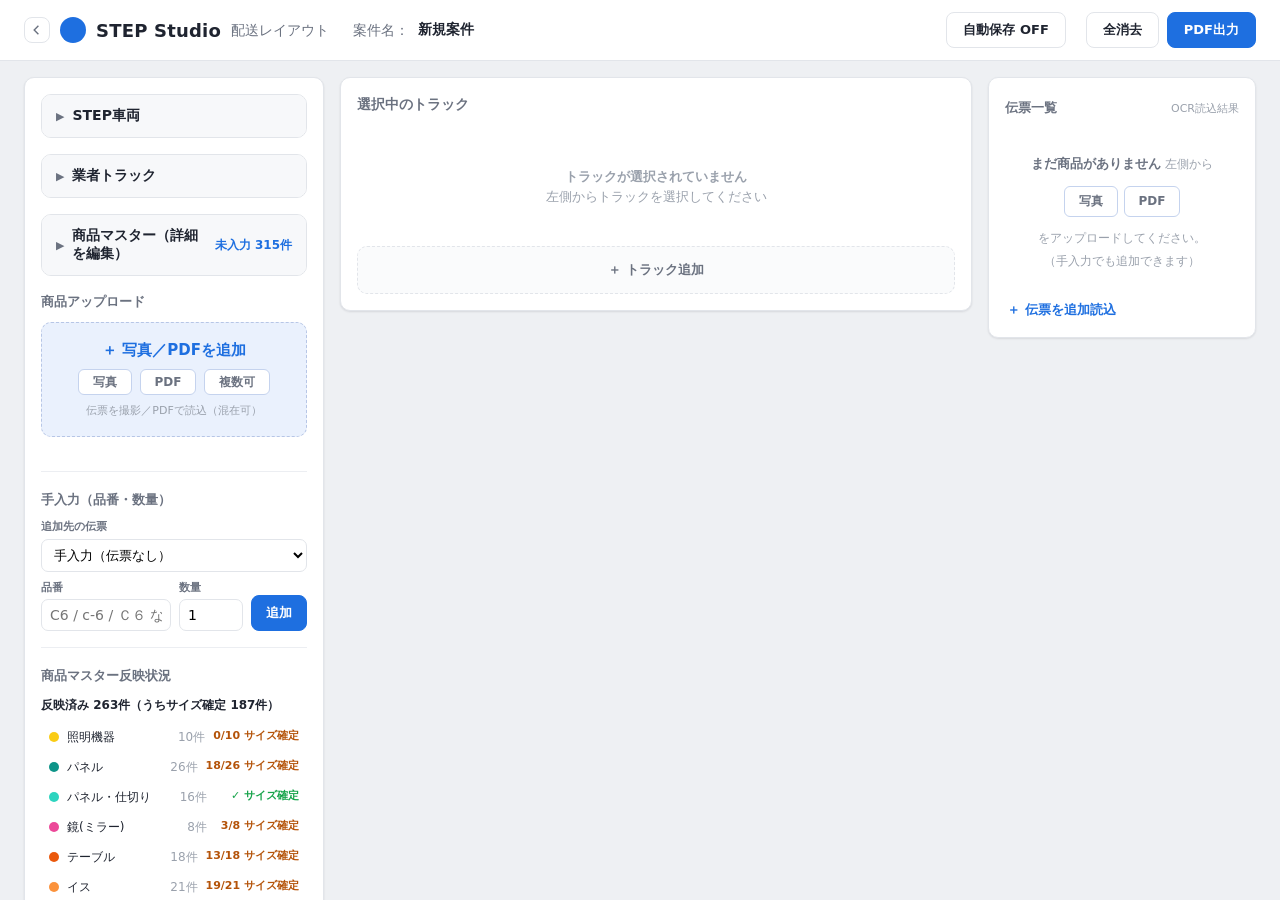
==== commit 17214205: "Enlarge sidebar with accordion animation, remove loading.html's stale nav, and consolidate on compan" ====
--- a/loading.html
+++ b/loading.html
@@ -7,31 +7,7 @@
   <link rel="stylesheet" href="css/styles.css">
 </head>
 <body>
-  <!-- ===================== STEP Studioサイドバー（Module Home導入）＋既存コンテンツのラッパー ===================== -->
-  <nav class="side-nav">
-    <div class="side-brand">STEP Studio <span>Logistics</span></div>
-    <a class="side-item" href="index.html" title="Logistics Homeへ">
-      <svg class="side-icon" viewBox="0 0 20 20" fill="none" stroke="currentColor" stroke-width="1.6"><path d="M3 9l7-6 7 6"/><path d="M5 8v9h10V8"/></svg>
-      Home
-    </a>
-    <button class="side-item is-active">
-      <svg class="side-icon" viewBox="0 0 20 20" fill="none" stroke="currentColor" stroke-width="1.6"><rect x="2" y="9" width="9" height="6" rx="1"/><path d="M11 11h4l3 3v1h-7z"/><circle cx="6" cy="16.5" r="1.3"/><circle cx="15" cy="16.5" r="1.3"/></svg>
-      積載
-    </button>
-    <a class="side-item is-disabled" title="準備中">
-      <svg class="side-icon" viewBox="0 0 20 20" fill="none" stroke="currentColor" stroke-width="1.6"><path d="M3 7h11M14 7l-3-3M14 7l-3 3"/></svg>
-      配送
-    </a>
-    <a class="side-item is-disabled" title="準備中">
-      <svg class="side-icon" viewBox="0 0 20 20" fill="none" stroke="currentColor" stroke-width="1.6"><circle cx="6" cy="15" r="2"/><circle cx="15" cy="15" r="2"/><path d="M3 15V6h9l4 4v5"/></svg>
-      配車
-    </a>
-    <a class="side-item is-disabled" title="準備中">
-      <svg class="side-icon" viewBox="0 0 20 20" fill="none" stroke="currentColor" stroke-width="1.6"><circle cx="10" cy="10" r="2.5"/><path d="M10 3v2M10 15v2M17 10h-2M5 10H3M15 5l-1.4 1.4M6.4 13.6L5 15M15 15l-1.4-1.4M6.4 6.4L5 5"/></svg>
-      Settings
-    </a>
-  </nav>
-
+  <!-- Work Screen方針：サイドバーは表示せず、topbar左上の戻るボタン（#backToHome）のみでLogistics Homeへ戻る -->
   <div class="app-content" id="appContent">
 
   <!-- ===================== ヘッダー ===================== -->
--- a/css/styles.css
+++ b/css/styles.css
@@ -39,28 +39,38 @@
 button { font-family: inherit; cursor: pointer; }
 input, textarea { font-family: inherit; }
 
-/* ---------------- STEP Studioサイドバー（Inventory/Layoutと共通の見た目。Logistics独自のHome/積載/配送/配車/Settingsのみ） ---------------- */
+/* ---------------- STEP Studioサイドバー（Inventory/Salesと共通の見た目。Logistics独自のHome/積載/配送/配車のみ） ---------------- */
+/* Ver1.1：拡大＋開閉アニメーション＋ロゴ＋Settings */
 .side-nav {
-  width: 220px; flex-shrink: 0; background: #1a1f2b; color: #cfd3dc;
-  display: flex; flex-direction: column; padding: 20px 0; overflow: hidden;
-}
-.side-brand { font-weight: 700; font-size: 15px; color: #fff; padding: 0 20px 20px; letter-spacing: .02em; white-space: nowrap; }
+  width: 260px; flex-shrink: 0; background: #1a1f2b; color: #cfd3dc;
+  display: flex; flex-direction: column; padding: 24px 0; overflow-y: auto;
+}
+.side-brand { display: flex; align-items: center; gap: 10px; font-weight: 700; font-size: 17px; color: #fff; padding: 0 22px 24px; letter-spacing: .02em; white-space: nowrap; }
 .side-brand span { color: var(--blue); }
+.side-logo-mark { width: 30px; height: 30px; flex-shrink: 0; object-fit: contain; border-radius: 4px; }
 .side-item {
-  display: flex; align-items: center; gap: 10px; padding: 9px 20px; font-size: 13.5px; color: #cfd3dc;
+  display: flex; align-items: center; gap: 14px; padding: 13px 22px; font-size: 15px; color: #cfd3dc;
   text-decoration: none; white-space: nowrap; border: none; background: none; width: 100%; text-align: left;
   font-family: inherit; cursor: pointer;
 }
 .side-item:hover { background: #232939; }
 .side-item.is-active { background: var(--blue); color: #fff; font-weight: 600; }
-.side-item.is-disabled { opacity: .5; cursor: default; }
+.side-item.is-disabled { opacity: .45; cursor: default; }
 .side-item.is-disabled:hover { background: none; }
-/* 共通サイドバー（Ver2）：現在のモジュール(Logistics)だけ.side-groupで子項目を展開する */
+/* 共通サイドバー（Ver2）：現在のモジュール(Logistics)だけ.side-groupで子項目を展開する。キャレットクリックで滑らかに開閉（Ver1.1） */
 .side-group { margin: 4px 0; }
-.side-group-label { padding: 10px 20px 4px; font-size: 11px; letter-spacing: .08em; color: #767c8c; text-transform: uppercase; white-space: nowrap; }
-.side-sub { padding-left: 30px; }
-.side-item.is-disabled:hover { background: none; }
-.side-icon { width: 16px; height: 16px; flex-shrink: 0; }
+.side-group-label {
+  display: flex; align-items: center; justify-content: space-between; width: 100%; border: none; background: none;
+  padding: 14px 22px 8px; font-size: 12.5px; letter-spacing: .08em; color: #767c8c; text-transform: uppercase;
+  cursor: pointer; font-family: inherit; white-space: nowrap;
+}
+.side-caret { width: 15px; height: 15px; flex-shrink: 0; transition: transform .24s ease; }
+.side-group.is-collapsed .side-caret { transform: rotate(-90deg); }
+.side-group-body { max-height: 600px; overflow: hidden; transition: max-height .28s ease, opacity .22s ease; opacity: 1; }
+.side-group.is-collapsed .side-group-body { max-height: 0; opacity: 0; }
+.side-sub { padding-left: 42px; }
+.side-spacer { flex: 1; }
+.side-icon { width: 22px; height: 22px; flex-shrink: 0; }
 
 /* ---------------- ボタン共通 ---------------- */
 .btn {
